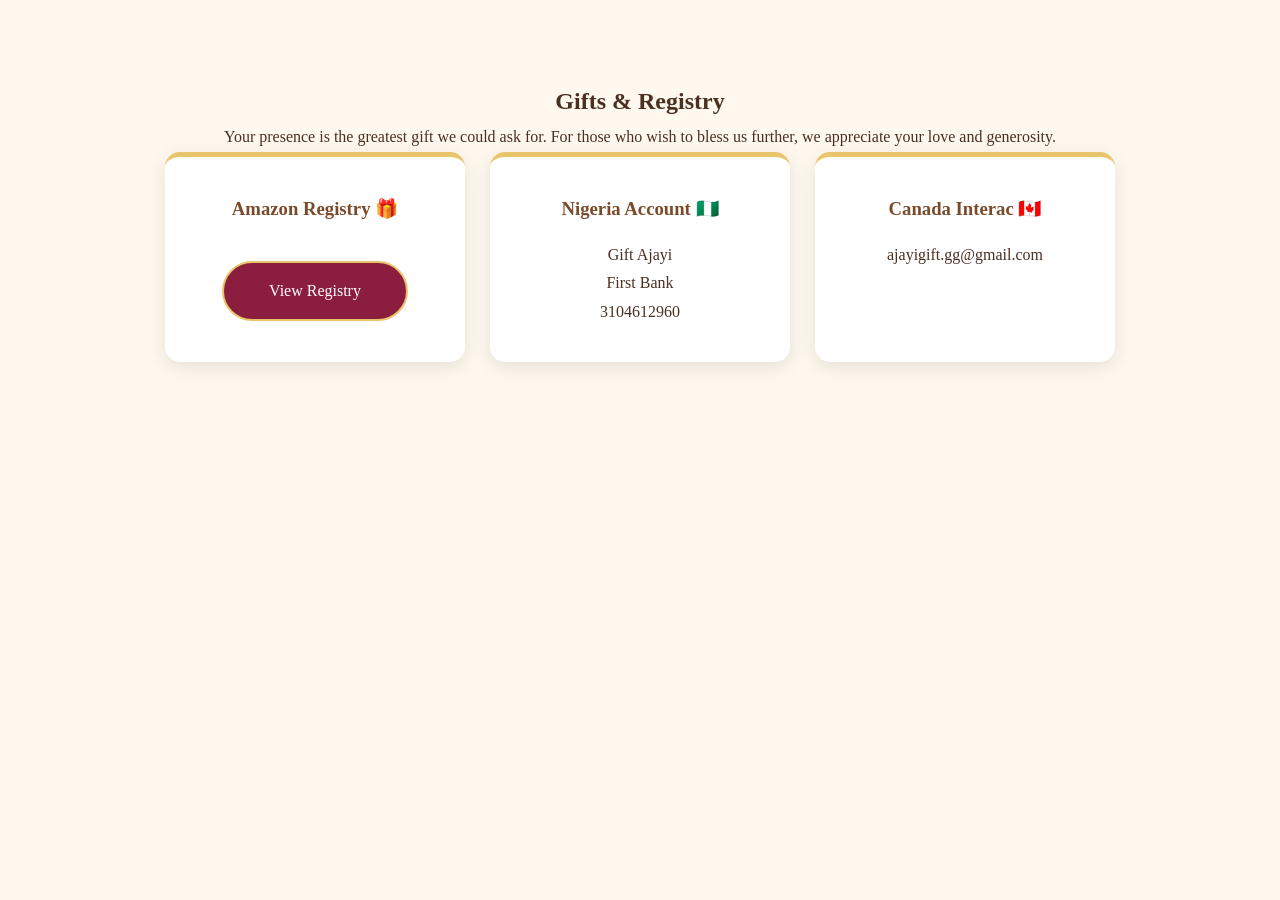
==== gifts.html @ cb666db0 "Update" ====
<!DOCTYPE html>

<html>

<head>

<title>Gifts & Registry | Gbemi & Funto</title>

<link rel="stylesheet" href="style.css">

</head>


<body>


<section>


<h1>
Gifts & Registry
</h1>


<p>

Your presence is the greatest gift we could ask for.

For those who wish to bless us further, we appreciate your love and generosity.

</p>




<div class="cards">



<div class="card">

<h3>
Amazon Registry 🎁
</h3>


<a class="button"
href="https://www.amazon.ca/wedding/guest-view/UAX1CN2RJE39"
target="_blank">

View Registry

</a>


</div>




<div class="card">

<h3>
Nigeria Account 🇳🇬
</h3>


<p>
Gift Ajayi
</p>


<p>
First Bank
</p>


<p>
3104612960
</p>


</div>





<div class="card">

<h3>
Canada Interac 🇨🇦
</h3>


<p>
ajayigift.gg@gmail.com
</p>


</div>



</div>


</section>


</body>

</html>
---- style.css ----
:root {

    --burgundy: #8B1E3F;
    --gold: #E8C46A;
    --ivory: #FFF8EE;
    --blush: #F6D6D6;
    --brown: #7A4B2A;
    --text: #4A3020;
    --white: #FFFFFF;

}



* {

    margin: 0;
    padding: 0;
    box-sizing: border-box;

}



body {

    font-family: "Georgia", serif;

    background: var(--ivory);

    color: var(--text);

    line-height: 1.8;

}







/* =========================
   OPENING ENVELOPE
========================= */


.envelope-screen {

    position: fixed;

    top: 0;

    left: 0;

    width: 100%;

    height: 100vh;


    background:
    linear-gradient(
    135deg,
    var(--ivory),
    var(--blush)
    );


    display: flex;

    flex-direction: column;

    justify-content: center;

    align-items: center;


    z-index: 9999;

}




.envelope {


    width: 350px;

    height: 230px;


    background: var(--ivory);


    border: 3px solid var(--gold);


    border-radius: 12px;


    position: relative;


    box-shadow:
    0 20px 50px rgba(0,0,0,0.25);

}




.flap {


    position: absolute;


    top: 0;

    left: 0;


    border-left: 175px solid transparent;

    border-right: 175px solid transparent;

    border-top: 120px solid #EED9B7;


}





.initials {


    position: absolute;


    top: 75px;


    width: 100%;


    text-align: center;


    font-size: 60px;


    color: var(--burgundy);


    font-weight: bold;


}







/* WAX SEAL */


.wax-seal {

    position: absolute;

    top: 95px;

    left: 50%;

    transform: translateX(-50%);


    width: 95px;

    height: 95px;


    border-radius: 50%;


    background: var(--burgundy);


    border: 5px solid #A52A4D;


    cursor: pointer;


    box-shadow:

    inset 0 10px 15px rgba(255,255,255,0.2),

    0 8px 20px rgba(0,0,0,0.35);


    z-index: 5;

}



.open-text {


    margin-top: 60px;


    color: var(--brown);


    font-size: 18px;

}







.envelope-open {


    animation: openEnvelope 1s forwards;

}



@keyframes openEnvelope {


    0% {

        opacity: 1;

        transform: scale(1);

    }


    100% {

        opacity:0;

        transform:

        scale(1.5)

        translateY(-100px);

    }


}









/* =========================
 HERO SECTION
========================= */


.hero {


    min-height: 100vh;


    display:flex;


    justify-content:center;


    align-items:center;


    position:relative;


    overflow:hidden;

}





.slider {


    width:420px;


    height:650px;


    overflow:hidden;


    border-radius:25px;


    border:

    8px solid var(--gold);


    box-shadow:

    0 15px 40px rgba(0,0,0,0.25);

}





.slides {


    display:flex;


    width:300%;


    height:100%;


    animation: slide 15s infinite;

}





.slides img {


    width:33.333%;


    height:100%;


    object-fit:cover;

}






@keyframes slide {


    0%,30% {

        transform:translateX(0);

    }


    35%,65% {

        transform:translateX(-33.333%);

    }


    70%,100% {

        transform:translateX(-66.666%);

    }


}








.overlay {


    position:absolute;


    width:100%;


    height:100%;


    background:

    rgba(90,30,40,0.35);


    display:flex;


    flex-direction:column;


    justify-content:center;


    align-items:center;


    text-align:center;


    color:white;


    padding:20px;


}





.overlay h1 {


    font-size:55px;


    font-weight:normal;


}



.overlay h2 {


    color:var(--gold);


    font-size:40px;


}



.overlay h3 {


    font-size:28px;


}






.invite {


    max-width:500px;

}









/* =========================
 BUTTONS
========================= */


.button {


    display:inline-block;


    background:var(--burgundy);


    color:white;


    padding:14px 45px;


    border-radius:30px;


    border:2px solid var(--gold);


    text-decoration:none;


    margin-top:20px;


    transition:0.3s;

}





.button:hover {


    background:var(--gold);


    color:var(--burgundy);


}









/* =========================
 SECTIONS
========================= */


section {


    padding:80px 10%;


    text-align:center;

}





section h2 {


    color:var(--burgundy);


    font-size:38px;


    margin-bottom:25px;

}







/* WEDDING COLOURS */


.colours {


    background:white;

}





.colour-palette {


    display:flex;


    justify-content:center;


    gap:30px;


    margin-top:35px;


    flex-wrap:wrap;

}





.colour {


    width:200px;


    height:130px;


    border-radius:15px;


    display:flex;


    justify-content:center;


    align-items:center;


    font-size:20px;


    font-weight:bold;


    color:white;


    box-shadow:

    0 8px 20px rgba(0,0,0,0.15);

}





.burgundy {


    background:var(--burgundy);

}





.champagne {


    background:var(--gold);


    color:var(--brown);

}









/* CARDS */


.cards {


    display:flex;


    justify-content:center;


    gap:25px;


    flex-wrap:wrap;

}





.card {


    background:white;


    width:300px;


    padding:35px;


    border-radius:15px;


    border-top:5px solid var(--gold);


    box-shadow:

    0 5px 20px rgba(0,0,0,0.1);

}





.card h3 {


    color:var(--brown);


    margin-bottom:15px;

}









/* HOTEL LINKS */


.hotel-link {


    display:inline-block;


    margin-top:15px;


    color:var(--burgundy);


    text-decoration:none;


    font-weight:bold;


    border-bottom:2px solid var(--gold);

}









/* FOOTER */


footer {


    background:var(--burgundy);


    color:white;


    text-align:center;


    padding:30px;

}









/* MOBILE */


@media(max-width:700px){



    .slider {


        width:90%;


        height:75vh;

    }




    .overlay h1 {


        font-size:38px;

    }





    .overlay h2 {


        font-size:30px;

    }





    .overlay h3 {


        font-size:22px;

    }





    section {


        padding:60px 7%;

    }


}


.clickable-card a {

    text-decoration:none;

    color:inherit;

}


.clickable-card {

    cursor:pointer;

    transition:0.3s;

}


.clickable-card:hover {

    transform:translateY(-8px);

    box-shadow:
    0 15px 30px rgba(0,0,0,0.15);

}



.clickable-card span {

    display:inline-block;

    margin-top:15px;

    color:var(--burgundy);

    font-weight:bold;

}
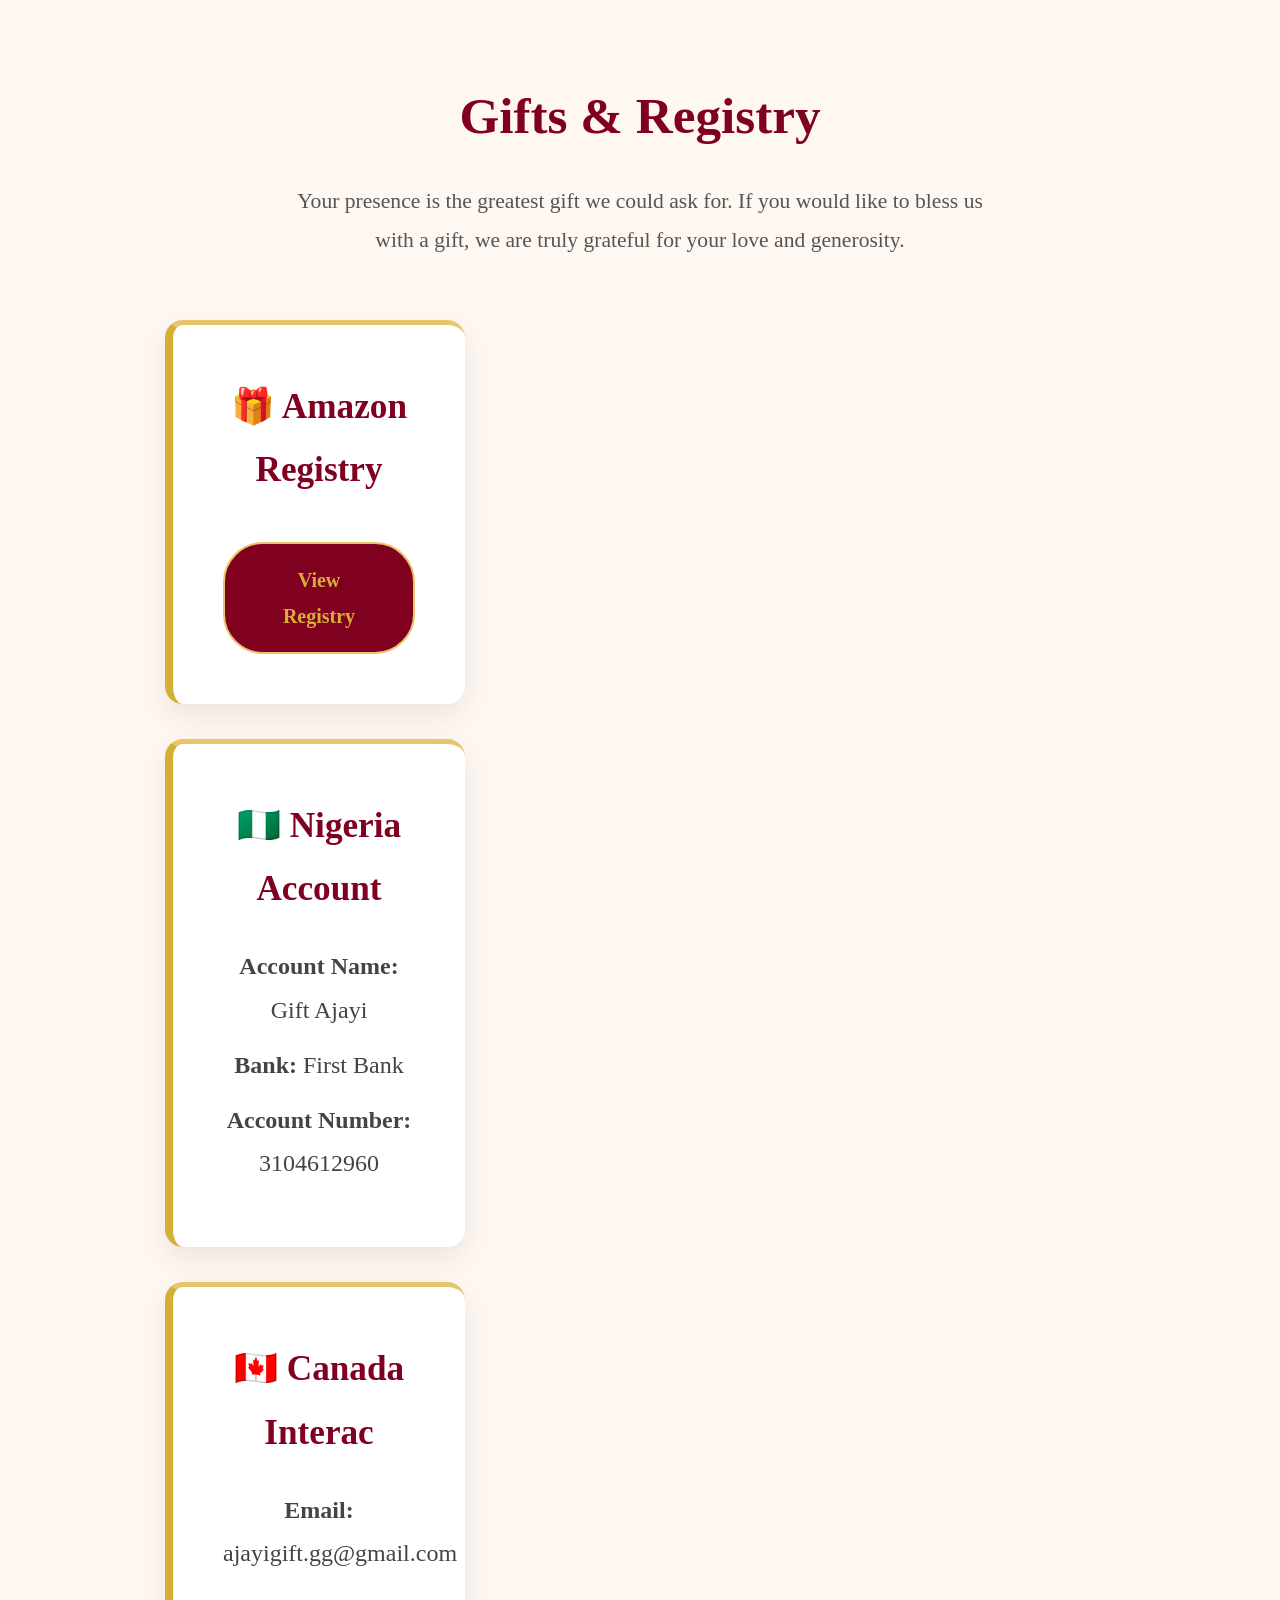
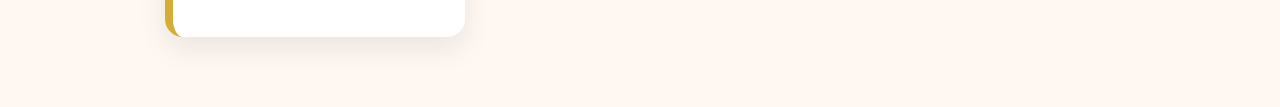
==== commit cb8cf1a2: "Update" ====
--- a/gifts.html
+++ b/gifts.html
@@ -1,112 +1,152 @@
 <!DOCTYPE html>
-
-<html>
+<html lang="en">
 
 <head>
+
+<meta charset="UTF-8">
+<meta name="viewport" content="width=device-width, initial-scale=1.0">
 
 <title>Gifts & Registry | Gbemi & Funto</title>
 
 <link rel="stylesheet" href="style.css">
 
+<style>
+
+body{
+    background:#FFF8F2;
+    font-family:Georgia, serif;
+    margin:0;
+    padding:0;
+}
+
+section{
+    max-width:1000px;
+    margin:auto;
+    padding:70px 25px;
+}
+
+h1{
+    text-align:center;
+    color:#800020;
+    font-size:3.2rem;
+    margin-bottom:20px;
+}
+
+.intro{
+    text-align:center;
+    font-size:1.35rem;
+    color:#555;
+    max-width:700px;
+    margin:0 auto 60px;
+    line-height:1.8;
+}
+
+.cards{
+    display:flex;
+    flex-direction:column;
+    gap:35px;
+}
+
+.card{
+    background:white;
+    border-left:8px solid #D4AF37;
+    border-radius:18px;
+    padding:50px;
+    box-shadow:0 12px 30px rgba(0,0,0,0.08);
+}
+
+.card h3{
+    color:#800020;
+    font-size:2.2rem;
+    margin-bottom:25px;
+}
+
+.card p{
+    font-size:1.5rem;
+    margin:12px 0;
+    color:#444;
+}
+
+.button{
+    display:inline-block;
+    margin-top:15px;
+    padding:18px 40px;
+    background:#800020;
+    color:#D4AF37;
+    text-decoration:none;
+    border-radius:40px;
+    font-size:1.25rem;
+    font-weight:bold;
+    transition:.3s;
+}
+
+.button:hover{
+    background:#5d0018;
+}
+
+@media (max-width:768px){
+
+    h1{
+        font-size:2.5rem;
+    }
+
+    .card{
+        padding:35px;
+    }
+
+    .card h3{
+        font-size:1.8rem;
+    }
+
+    .card p{
+        font-size:1.25rem;
+    }
+
+}
+
+</style>
+
 </head>
-
 
 <body>
 
-
 <section>
 
+<h1>Gifts & Registry</h1>
 
-<h1>
-Gifts & Registry
-</h1>
-
-
-<p>
-
-Your presence is the greatest gift we could ask for.
-
-For those who wish to bless us further, we appreciate your love and generosity.
-
+<p class="intro">
+Your presence is the greatest gift we could ask for. If you would like to bless us with a gift, we are truly grateful for your love and generosity.
 </p>
-
-
-
 
 <div class="cards">
 
+    <div class="card">
+        <h3>🎁 Amazon Registry</h3>
 
+        <a class="button"
+           href="https://www.amazon.ca/wedding/guest-view/UAX1CN2RJE39"
+           target="_blank">
+           View Registry
+        </a>
+    </div>
 
-<div class="card">
+    <div class="card">
+        <h3>🇳🇬 Nigeria Account</h3>
 
-<h3>
-Amazon Registry 🎁
-</h3>
+        <p><strong>Account Name:</strong> Gift Ajayi</p>
+        <p><strong>Bank:</strong> First Bank</p>
+        <p><strong>Account Number:</strong> 3104612960</p>
+    </div>
 
+    <div class="card">
+        <h3>🇨🇦 Canada Interac</h3>
 
-<a class="button"
-href="https://www.amazon.ca/wedding/guest-view/UAX1CN2RJE39"
-target="_blank">
-
-View Registry
-
-</a>
-
+        <p><strong>Email:</strong> ajayigift.gg@gmail.com</p>
+    </div>
 
 </div>
 
-
-
-
-<div class="card">
-
-<h3>
-Nigeria Account 🇳🇬
-</h3>
-
-
-<p>
-Gift Ajayi
-</p>
-
-
-<p>
-First Bank
-</p>
-
-
-<p>
-3104612960
-</p>
-
-
-</div>
-
-
-
-
-
-<div class="card">
-
-<h3>
-Canada Interac 🇨🇦
-</h3>
-
-
-<p>
-ajayigift.gg@gmail.com
-</p>
-
-
-</div>
-
-
-
-</div>
-
-
 </section>
-
 
 </body>
 
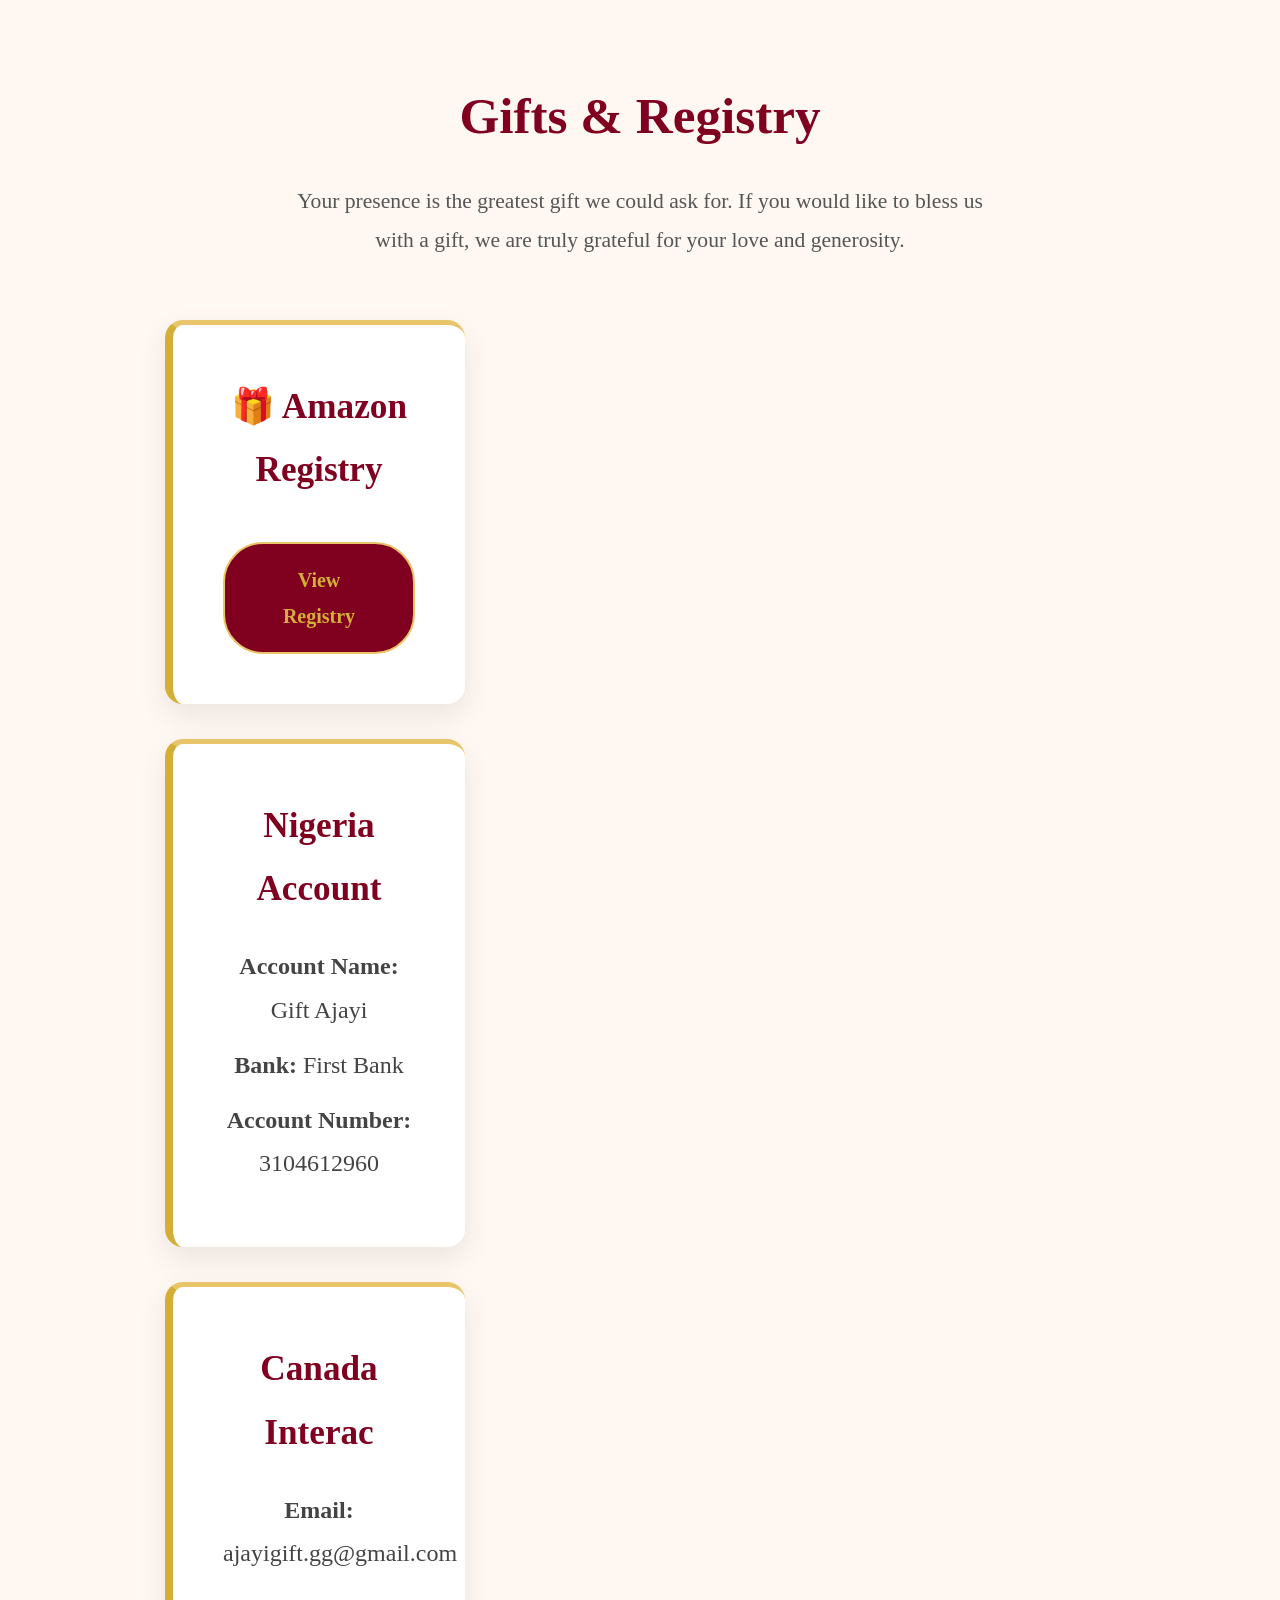
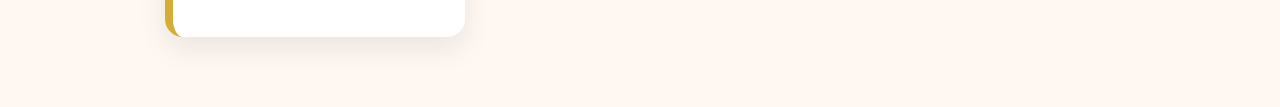
==== commit 30dd913c: "Update" ====
--- a/gifts.html
+++ b/gifts.html
@@ -131,7 +131,7 @@
     </div>
 
     <div class="card">
-        <h3>🇳🇬 Nigeria Account</h3>
+        <h3>Nigeria Account</h3>
 
         <p><strong>Account Name:</strong> Gift Ajayi</p>
         <p><strong>Bank:</strong> First Bank</p>
@@ -139,7 +139,7 @@
     </div>
 
     <div class="card">
-        <h3>🇨🇦 Canada Interac</h3>
+        <h3>Canada Interac</h3>
 
         <p><strong>Email:</strong> ajayigift.gg@gmail.com</p>
     </div>
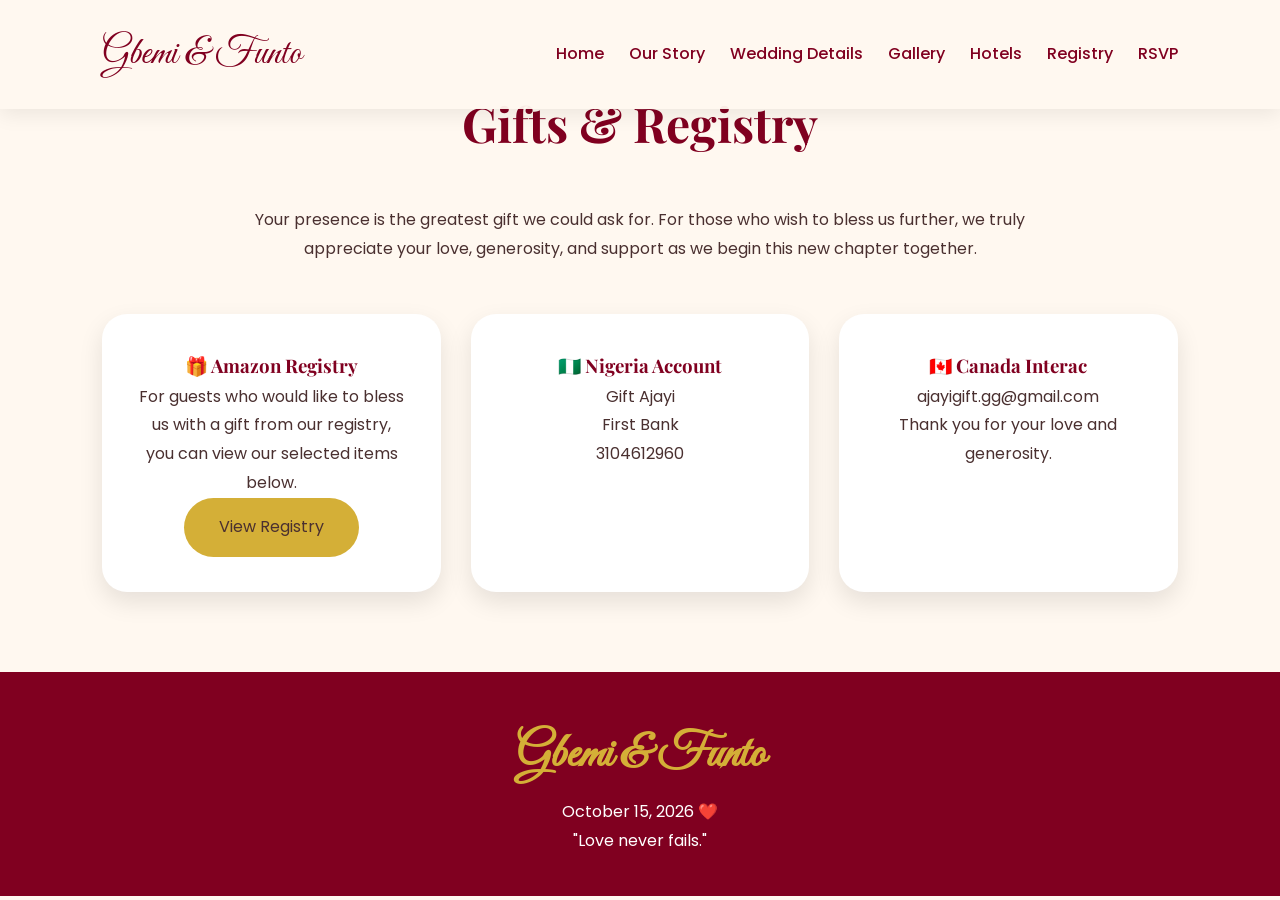
==== commit aa2f85b5: "Update" ====
--- a/gifts.html
+++ b/gifts.html
@@ -10,144 +10,229 @@
 
 <link rel="stylesheet" href="style.css">
 
-<style>
-
-body{
-    background:#FFF8F2;
-    font-family:Georgia, serif;
-    margin:0;
-    padding:0;
-}
-
-section{
-    max-width:1000px;
-    margin:auto;
-    padding:70px 25px;
-}
-
-h1{
-    text-align:center;
-    color:#800020;
-    font-size:3.2rem;
-    margin-bottom:20px;
-}
-
-.intro{
-    text-align:center;
-    font-size:1.35rem;
-    color:#555;
-    max-width:700px;
-    margin:0 auto 60px;
-    line-height:1.8;
-}
-
-.cards{
-    display:flex;
-    flex-direction:column;
-    gap:35px;
-}
-
-.card{
-    background:white;
-    border-left:8px solid #D4AF37;
-    border-radius:18px;
-    padding:50px;
-    box-shadow:0 12px 30px rgba(0,0,0,0.08);
-}
-
-.card h3{
-    color:#800020;
-    font-size:2.2rem;
-    margin-bottom:25px;
-}
-
-.card p{
-    font-size:1.5rem;
-    margin:12px 0;
-    color:#444;
-}
-
-.button{
-    display:inline-block;
-    margin-top:15px;
-    padding:18px 40px;
-    background:#800020;
-    color:#D4AF37;
-    text-decoration:none;
-    border-radius:40px;
-    font-size:1.25rem;
-    font-weight:bold;
-    transition:.3s;
-}
-
-.button:hover{
-    background:#5d0018;
-}
-
-@media (max-width:768px){
-
-    h1{
-        font-size:2.5rem;
-    }
-
-    .card{
-        padding:35px;
-    }
-
-    .card h3{
-        font-size:1.8rem;
-    }
-
-    .card p{
-        font-size:1.25rem;
-    }
-
-}
-
-</style>
+<link href="https://fonts.googleapis.com/css2?family=Great+Vibes&family=Playfair+Display:wght@400;600;700&family=Poppins:wght@300;400;500&display=swap" rel="stylesheet">
 
 </head>
 
+
 <body>
 
+
+
+
+
+<!-- NAVIGATION -->
+
+<nav class="navbar">
+
+<div class="logo">
+Gbemi & Funto
+</div>
+
+
+<ul>
+
+<li><a href="index.html">Home</a></li>
+
+<li><a href="index.html#story">Our Story</a></li>
+
+<li><a href="wedding-details.html">Wedding Details</a></li>
+
+<li><a href="index.html#gallery">Gallery</a></li>
+
+<li><a href="hotels.html">Hotels</a></li>
+
+<li><a href="gifts.html">Registry</a></li>
+
+<li><a href="index.html#rsvp">RSVP</a></li>
+
+</ul>
+
+</nav>
+
+
+
+
+
+
+
 <section>
 
-<h1>Gifts & Registry</h1>
-
-<p class="intro">
-Your presence is the greatest gift we could ask for. If you would like to bless us with a gift, we are truly grateful for your love and generosity.
-</p>
+
+<h2>
+Gifts & Registry
+</h2>
+
+
+
+
+<p style="text-align:center; max-width:800px; margin:0 auto 50px;">
+
+Your presence is the greatest gift we could ask for.
+
+For those who wish to bless us further, we truly appreciate your love, generosity, and support as we begin this new chapter together.
+
+</p>
+
+
+
+
+
+
 
 <div class="cards">
 
-    <div class="card">
-        <h3>🎁 Amazon Registry</h3>
-
-        <a class="button"
-           href="https://www.amazon.ca/wedding/guest-view/UAX1CN2RJE39"
-           target="_blank">
-           View Registry
-        </a>
-    </div>
-
-    <div class="card">
-        <h3>Nigeria Account</h3>
-
-        <p><strong>Account Name:</strong> Gift Ajayi</p>
-        <p><strong>Bank:</strong> First Bank</p>
-        <p><strong>Account Number:</strong> 3104612960</p>
-    </div>
-
-    <div class="card">
-        <h3>Canada Interac</h3>
-
-        <p><strong>Email:</strong> ajayigift.gg@gmail.com</p>
-    </div>
-
-</div>
+
+
+
+
+
+
+<div class="card">
+
+
+<h3>
+🎁 Amazon Registry
+</h3>
+
+
+
+<p>
+
+For guests who would like to bless us with a gift from our registry, you can view our selected items below.
+
+</p>
+
+
+
+<a 
+
+href="https://www.amazon.ca/wedding/guest-view/UAX1CN2RJE39"
+
+target="_blank"
+
+class="button">
+
+
+View Registry
+
+
+</a>
+
+
+
+</div>
+
+
+
+
+
+
+
+
+
+<div class="card">
+
+
+<h3>
+🇳🇬 Nigeria Account
+</h3>
+
+
+
+<p>
+Gift Ajayi
+</p>
+
+
+<p>
+First Bank
+</p>
+
+
+<p>
+3104612960
+</p>
+
+
+
+</div>
+
+
+
+
+
+
+
+
+
+<div class="card">
+
+
+<h3>
+🇨🇦 Canada Interac
+</h3>
+
+
+
+<p>
+ajayigift.gg@gmail.com
+</p>
+
+
+
+<p>
+
+Thank you for your love and generosity.
+
+</p>
+
+
+
+</div>
+
+
+
+
+
+
+
+</div>
+
 
 </section>
 
+
+
+
+
+
+
+
+<footer>
+
+
+<h3>
+Gbemi & Funto
+</h3>
+
+
+<p>
+October 15, 2026 ❤️
+</p>
+
+
+<p>
+"Love never fails."
+</p>
+
+
+</footer>
+
+
+
+
+
 </body>
 
 </html>
--- a/style.css
+++ b/style.css
@@ -1,12 +1,15 @@
+/* =========================
+   GOOGLE FONTS
+========================= */
+
 :root {
 
-    --burgundy: #8B1E3F;
-    --gold: #E8C46A;
-    --ivory: #FFF8EE;
-    --blush: #F6D6D6;
-    --brown: #7A4B2A;
-    --text: #4A3020;
-    --white: #FFFFFF;
+    --cream: #fff8f0;
+    --burgundy: #800020;
+    --gold: #d4af37;
+    --soft-gold: #e8c872;
+    --rose: #d9a299;
+    --text: #4a3030;
 
 }
 
@@ -22,189 +25,193 @@
 
 
 
+html {
+
+    scroll-behavior: smooth;
+
+}
+
+
+
 body {
 
-    font-family: "Georgia", serif;
-
-    background: var(--ivory);
-
+    background: var(--cream);
     color: var(--text);
-
+    font-family: "Poppins", sans-serif;
     line-height: 1.8;
 
 }
 
 
 
-
-
-
-
-/* =========================
-   OPENING ENVELOPE
+h1,
+h2,
+h3 {
+
+    font-family: "Playfair Display", serif;
+    color: var(--burgundy);
+
+}
+
+
+
+section {
+
+    padding: 80px 8%;
+
+}
+
+
+
+h2 {
+
+    text-align: center;
+    font-size: 3rem;
+    margin-bottom: 40px;
+
+}
+
+
+
+
+
+/* =========================
+   NAVIGATION
+========================= */
+
+
+.navbar {
+
+    position: fixed;
+    top: 0;
+    width: 100%;
+    z-index: 1000;
+
+    display: flex;
+    justify-content: space-between;
+    align-items: center;
+
+    padding: 20px 8%;
+
+    background: rgba(255,248,240,0.95);
+
+    box-shadow: 0 5px 20px rgba(0,0,0,0.08);
+
+}
+
+
+
+.logo {
+
+    font-family: "Great Vibes", cursive;
+    font-size: 2.4rem;
+    color: var(--burgundy);
+
+}
+
+
+
+.navbar ul {
+
+    display: flex;
+    list-style: none;
+    gap: 25px;
+
+}
+
+
+
+.navbar a {
+
+    text-decoration: none;
+    color: var(--burgundy);
+    font-weight: 500;
+
+}
+
+
+
+.navbar a:hover {
+
+    color: var(--gold);
+
+}
+
+
+
+
+
+/* =========================
+   ENVELOPE
 ========================= */
 
 
 .envelope-screen {
 
     position: fixed;
-
-    top: 0;
-
-    left: 0;
-
-    width: 100%;
-
-    height: 100vh;
-
-
-    background:
-    linear-gradient(
-    135deg,
-    var(--ivory),
-    var(--blush)
-    );
-
+    inset: 0;
+
+    background: var(--cream);
 
     display: flex;
-
     flex-direction: column;
 
     justify-content: center;
-
     align-items: center;
 
-
-    z-index: 9999;
-
-}
-
+    z-index: 2000;
+
+}
 
 
 
 .envelope {
 
-
-    width: 350px;
-
-    height: 230px;
-
-
-    background: var(--ivory);
-
-
-    border: 3px solid var(--gold);
-
-
-    border-radius: 12px;
-
+    width: 300px;
+    height: 200px;
+
+    background: var(--burgundy);
 
     position: relative;
 
-
-    box-shadow:
-    0 20px 50px rgba(0,0,0,0.25);
-
-}
-
+    border-radius: 10px;
+
+}
 
 
 
 .flap {
 
-
     position: absolute;
 
-
-    top: 0;
-
-    left: 0;
-
-
-    border-left: 175px solid transparent;
-
-    border-right: 175px solid transparent;
-
-    border-top: 120px solid #EED9B7;
-
-
-}
-
-
-
-
-
-.initials {
-
-
-    position: absolute;
-
-
-    top: 75px;
-
-
-    width: 100%;
-
-
-    text-align: center;
-
-
-    font-size: 60px;
-
-
-    color: var(--burgundy);
-
-
-    font-weight: bold;
-
-
-}
-
-
-
-
-
-
-
-/* WAX SEAL */
+    width: 0;
+    height: 0;
+
+    border-left:150px solid transparent;
+    border-right:150px solid transparent;
+    border-top:100px solid var(--gold);
+
+}
+
 
 
 .wax-seal {
 
-    position: absolute;
-
-    top: 95px;
-
-    left: 50%;
-
-    transform: translateX(-50%);
-
-
-    width: 95px;
-
-    height: 95px;
-
-
-    border-radius: 50%;
-
-
-    background: var(--burgundy);
-
-
-    border: 5px solid #A52A4D;
-
-
-    cursor: pointer;
-
-
-    box-shadow:
-
-    inset 0 10px 15px rgba(255,255,255,0.2),
-
-    0 8px 20px rgba(0,0,0,0.35);
-
-
-    z-index: 5;
+    position:absolute;
+
+    top:75px;
+    left:125px;
+
+    width:55px;
+    height:55px;
+
+    border-radius:50%;
+
+    border:none;
+
+    background:var(--gold);
+
+    cursor:pointer;
 
 }
 
@@ -212,730 +219,476 @@
 
 .open-text {
 
-
-    margin-top: 60px;
-
-
-    color: var(--brown);
-
-
-    font-size: 18px;
-
-}
-
-
-
-
-
-
-
-.envelope-open {
-
-
-    animation: openEnvelope 1s forwards;
-
-}
-
-
-
-@keyframes openEnvelope {
-
-
-    0% {
-
-        opacity: 1;
-
-        transform: scale(1);
-
-    }
-
-
-    100% {
-
-        opacity:0;
-
-        transform:
-
-        scale(1.5)
-
-        translateY(-100px);
-
-    }
-
-
-}
-
-
-
-
-
-
-
-
-
-/* =========================
- HERO SECTION
+    margin-top:30px;
+
+    color:var(--burgundy);
+
+}
+
+
+
+
+
+/* =========================
+   HERO
 ========================= */
 
 
 .hero {
 
-
-    min-height: 100vh;
-
+    height:100vh;
+
+    position:relative;
+
+    overflow:hidden;
+
+}
+
+
+
+.slider,
+.slides {
+
+    width:100%;
+    height:100%;
+
+}
+
+
+
+.slides {
 
     display:flex;
 
+    animation: slide 20s infinite;
+
+}
+
+
+
+.slides img {
+
+    min-width:100%;
+    height:100%;
+
+    object-fit:cover;
+
+}
+
+
+
+@keyframes slide {
+
+0% {
+transform:translateX(0);
+}
+
+25% {
+transform:translateX(0);
+}
+
+33% {
+transform:translateX(-100%);
+}
+
+58% {
+transform:translateX(-100%);
+}
+
+66% {
+transform:translateX(-200%);
+}
+
+90% {
+transform:translateX(-200%);
+}
+
+100% {
+transform:translateX(0);
+}
+
+}
+
+
+
+.overlay {
+
+    position:absolute;
+
+    inset:0;
+
+    background:rgba(80,0,20,0.45);
+
+    display:flex;
+
+    flex-direction:column;
 
     justify-content:center;
 
-
     align-items:center;
 
-
-    position:relative;
-
-
-    overflow:hidden;
-
-}
-
-
-
-
-
-.slider {
-
-
-    width:420px;
-
-
-    height:650px;
-
-
-    overflow:hidden;
-
+    text-align:center;
+
+    color:white;
+
+    padding:20px;
+
+}
+
+
+
+.overlay h1 {
+
+    font-family:"Great Vibes", cursive;
+
+    font-size:5rem;
+
+    color:white;
+
+}
+
+
+
+.overlay h2 {
+
+    color:white;
+
+    font-size:3rem;
+
+}
+
+
+
+.family-text,
+.invite {
+
+    color:white;
+
+    font-size:1.3rem;
+
+}
+
+
+
+.overlay h3 {
+
+    color:var(--gold);
+
+    font-size:2rem;
+
+}
+
+
+
+#countdown {
+
+    margin:25px;
+
+    padding:20px;
+
+    background:white;
+
+    color:var(--burgundy);
+
+    border-radius:20px;
+
+    font-size:1.5rem;
+
+}
+
+
+
+
+
+.button {
+
+    background:var(--gold);
+
+    color:white;
+
+    padding:15px 35px;
+
+    border-radius:40px;
+
+    text-decoration:none;
+
+    display:inline-block;
+
+}
+
+
+
+
+
+/* =========================
+   STORY
+========================= */
+
+
+.story-container {
+
+    display:grid;
+
+    grid-template-columns:repeat(2,1fr);
+
+    gap:30px;
+
+}
+
+
+
+.story-card {
+
+    background:white;
+
+    padding:35px;
 
     border-radius:25px;
 
-
-    border:
-
-    8px solid var(--gold);
-
-
-    box-shadow:
-
-    0 15px 40px rgba(0,0,0,0.25);
-
-}
-
-
-
-
-
-.slides {
-
-
-    display:flex;
-
-
-    width:300%;
-
-
-    height:100%;
-
-
-    animation: slide 15s infinite;
-
-}
-
-
-
-
-
-.slides img {
-
-
-    width:33.333%;
-
-
-    height:100%;
-
+    box-shadow:0 10px 30px rgba(0,0,0,.1);
+
+}
+
+
+
+.story-card h3 {
+
+    text-align:center;
+
+    font-size:2rem;
+
+}
+
+
+
+.full-story {
+
+    grid-column:span 2;
+
+}
+
+
+
+
+
+/* =========================
+   VERSE
+========================= */
+
+
+.verse {
+
+    background:var(--burgundy);
+
+    color:white;
+
+    text-align:center;
+
+}
+
+
+
+.verse h2 {
+
+    color:white;
+
+    font-family:"Great Vibes", cursive;
+
+    font-size:4rem;
+
+}
+
+
+
+.verse p {
+
+    color:var(--gold);
+
+}
+
+
+
+
+
+/* =========================
+   GALLERY
+========================= */
+
+
+.gallery-grid {
+
+    display:grid;
+
+    grid-template-columns:repeat(4,1fr);
+
+    gap:20px;
+
+}
+
+
+
+.gallery-grid img {
+
+    width:100%;
+
+    height:250px;
 
     object-fit:cover;
 
-}
-
-
-
-
-
-
-@keyframes slide {
-
-
-    0%,30% {
-
-        transform:translateX(0);
-
-    }
-
-
-    35%,65% {
-
-        transform:translateX(-33.333%);
-
-    }
-
-
-    70%,100% {
-
-        transform:translateX(-66.666%);
-
-    }
-
-
-}
-
-
-
-
-
-
-
-
-.overlay {
-
-
-    position:absolute;
-
-
-    width:100%;
-
-
-    height:100%;
-
-
-    background:
-
-    rgba(90,30,40,0.35);
-
-
-    display:flex;
-
-
-    flex-direction:column;
-
-
-    justify-content:center;
-
-
-    align-items:center;
-
+    border-radius:20px;
+
+    transition:.4s;
+
+}
+
+
+
+.gallery-grid img:hover {
+
+    transform:scale(1.05);
+
+}
+
+
+
+
+
+/* =========================
+   CARDS
+========================= */
+
+
+.cards {
+
+    display:grid;
+
+    grid-template-columns:repeat(3,1fr);
+
+    gap:30px;
+
+}
+
+
+
+.card {
+
+    background:white;
+
+    padding:35px;
+
+    border-radius:25px;
 
     text-align:center;
 
-
-    color:white;
-
-
-    padding:20px;
-
-
-}
-
-
+    box-shadow:0 10px 25px rgba(0,0,0,.1);
+
+}
+
+
+
+.card a {
+
+    text-decoration:none;
+
+    color:inherit;
+
+}
+
+
+
+
+
+/* =========================
+   RSVP FOOTER
+========================= */
+
+
+#rsvp {
+
+    text-align:center;
+
+}
+
+
+
+footer {
+
+    background:var(--burgundy);
+
+    color:white;
+
+    text-align:center;
+
+    padding:40px;
+
+}
+
+
+
+footer h3 {
+
+    color:var(--gold);
+
+    font-family:"Great Vibes", cursive;
+
+    font-size:3rem;
+
+}
+
+
+
+
+
+
+
+/* =========================
+   MOBILE
+========================= */
+
+
+@media(max-width:768px){
+
+
+.navbar ul {
+
+    display:none;
+
+}
 
 
 
 .overlay h1 {
 
-
-    font-size:55px;
-
-
-    font-weight:normal;
-
-
-}
-
-
-
-.overlay h2 {
-
-
-    color:var(--gold);
-
-
-    font-size:40px;
-
-
-}
-
-
-
-.overlay h3 {
-
-
-    font-size:28px;
-
-
-}
-
-
-
-
-
-
-.invite {
-
-
-    max-width:500px;
-
-}
-
-
-
-
-
-
-
-
-
-/* =========================
- BUTTONS
-========================= */
-
-
-.button {
-
-
-    display:inline-block;
-
-
-    background:var(--burgundy);
-
-
-    color:white;
-
-
-    padding:14px 45px;
-
-
-    border-radius:30px;
-
-
-    border:2px solid var(--gold);
-
-
-    text-decoration:none;
-
-
-    margin-top:20px;
-
-
-    transition:0.3s;
-
-}
-
-
-
-
-
-.button:hover {
-
-
-    background:var(--gold);
-
-
-    color:var(--burgundy);
-
-
-}
-
-
-
-
-
-
-
-
-
-/* =========================
- SECTIONS
-========================= */
-
-
-section {
-
-
-    padding:80px 10%;
-
-
-    text-align:center;
-
-}
-
-
-
-
-
-section h2 {
-
-
-    color:var(--burgundy);
-
-
-    font-size:38px;
-
-
-    margin-bottom:25px;
-
-}
-
-
-
-
-
-
-
-/* WEDDING COLOURS */
-
-
-.colours {
-
-
-    background:white;
-
-}
-
-
-
-
-
-.colour-palette {
-
-
-    display:flex;
-
-
-    justify-content:center;
-
-
-    gap:30px;
-
-
-    margin-top:35px;
-
-
-    flex-wrap:wrap;
-
-}
-
-
-
-
-
-.colour {
-
-
-    width:200px;
-
-
-    height:130px;
-
-
-    border-radius:15px;
-
-
-    display:flex;
-
-
-    justify-content:center;
-
-
-    align-items:center;
-
-
-    font-size:20px;
-
-
-    font-weight:bold;
-
-
-    color:white;
-
-
-    box-shadow:
-
-    0 8px 20px rgba(0,0,0,0.15);
-
-}
-
-
-
-
-
-.burgundy {
-
-
-    background:var(--burgundy);
-
-}
-
-
-
-
-
-.champagne {
-
-
-    background:var(--gold);
-
-
-    color:var(--brown);
-
-}
-
-
-
-
-
-
-
-
-
-/* CARDS */
-
-
-.cards {
-
-
-    display:flex;
-
-
-    justify-content:center;
-
-
-    gap:25px;
-
-
-    flex-wrap:wrap;
-
-}
-
-
-
-
-
-.card {
-
-
-    background:white;
-
-
-    width:300px;
-
-
-    padding:35px;
-
-
-    border-radius:15px;
-
-
-    border-top:5px solid var(--gold);
-
-
-    box-shadow:
-
-    0 5px 20px rgba(0,0,0,0.1);
-
-}
-
-
-
-
-
-.card h3 {
-
-
-    color:var(--brown);
-
-
-    margin-bottom:15px;
-
-}
-
-
-
-
-
-
-
-
-
-/* HOTEL LINKS */
-
-
-.hotel-link {
-
-
-    display:inline-block;
-
-
-    margin-top:15px;
-
-
-    color:var(--burgundy);
-
-
-    text-decoration:none;
-
-
-    font-weight:bold;
-
-
-    border-bottom:2px solid var(--gold);
-
-}
-
-
-
-
-
-
-
-
-
-/* FOOTER */
-
-
-footer {
-
-
-    background:var(--burgundy);
-
-
-    color:white;
-
-
-    text-align:center;
-
-
-    padding:30px;
-
-}
-
-
-
-
-
-
-
-
-
-/* MOBILE */
-
-
-@media(max-width:700px){
-
-
-
-    .slider {
-
-
-        width:90%;
-
-
-        height:75vh;
-
-    }
-
-
-
-
-    .overlay h1 {
-
-
-        font-size:38px;
-
-    }
-
-
-
-
-
-    .overlay h2 {
-
-
-        font-size:30px;
-
-    }
-
-
-
-
-
-    .overlay h3 {
-
-
-        font-size:22px;
-
-    }
-
-
-
-
-
-    section {
-
-
-        padding:60px 7%;
-
-    }
-
-
-}
-
-
-.clickable-card a {
-
-    text-decoration:none;
-
-    color:inherit;
-
-}
-
-
-.clickable-card {
-
-    cursor:pointer;
-
-    transition:0.3s;
-
-}
-
-
-.clickable-card:hover {
-
-    transform:translateY(-8px);
-
-    box-shadow:
-    0 15px 30px rgba(0,0,0,0.15);
-
-}
-
-
-
-.clickable-card span {
-
-    display:inline-block;
-
-    margin-top:15px;
-
-    color:var(--burgundy);
-
-    font-weight:bold;
+    font-size:3.5rem;
+
+}
+
+
+
+.story-container,
+.cards,
+.gallery-grid {
+
+    grid-template-columns:1fr;
+
+}
+
+
+
+.full-story {
+
+    grid-column:auto;
+
+}
+
+
+
+h2 {
+
+    font-size:2.2rem;
+
+}
+
+
 
 }
